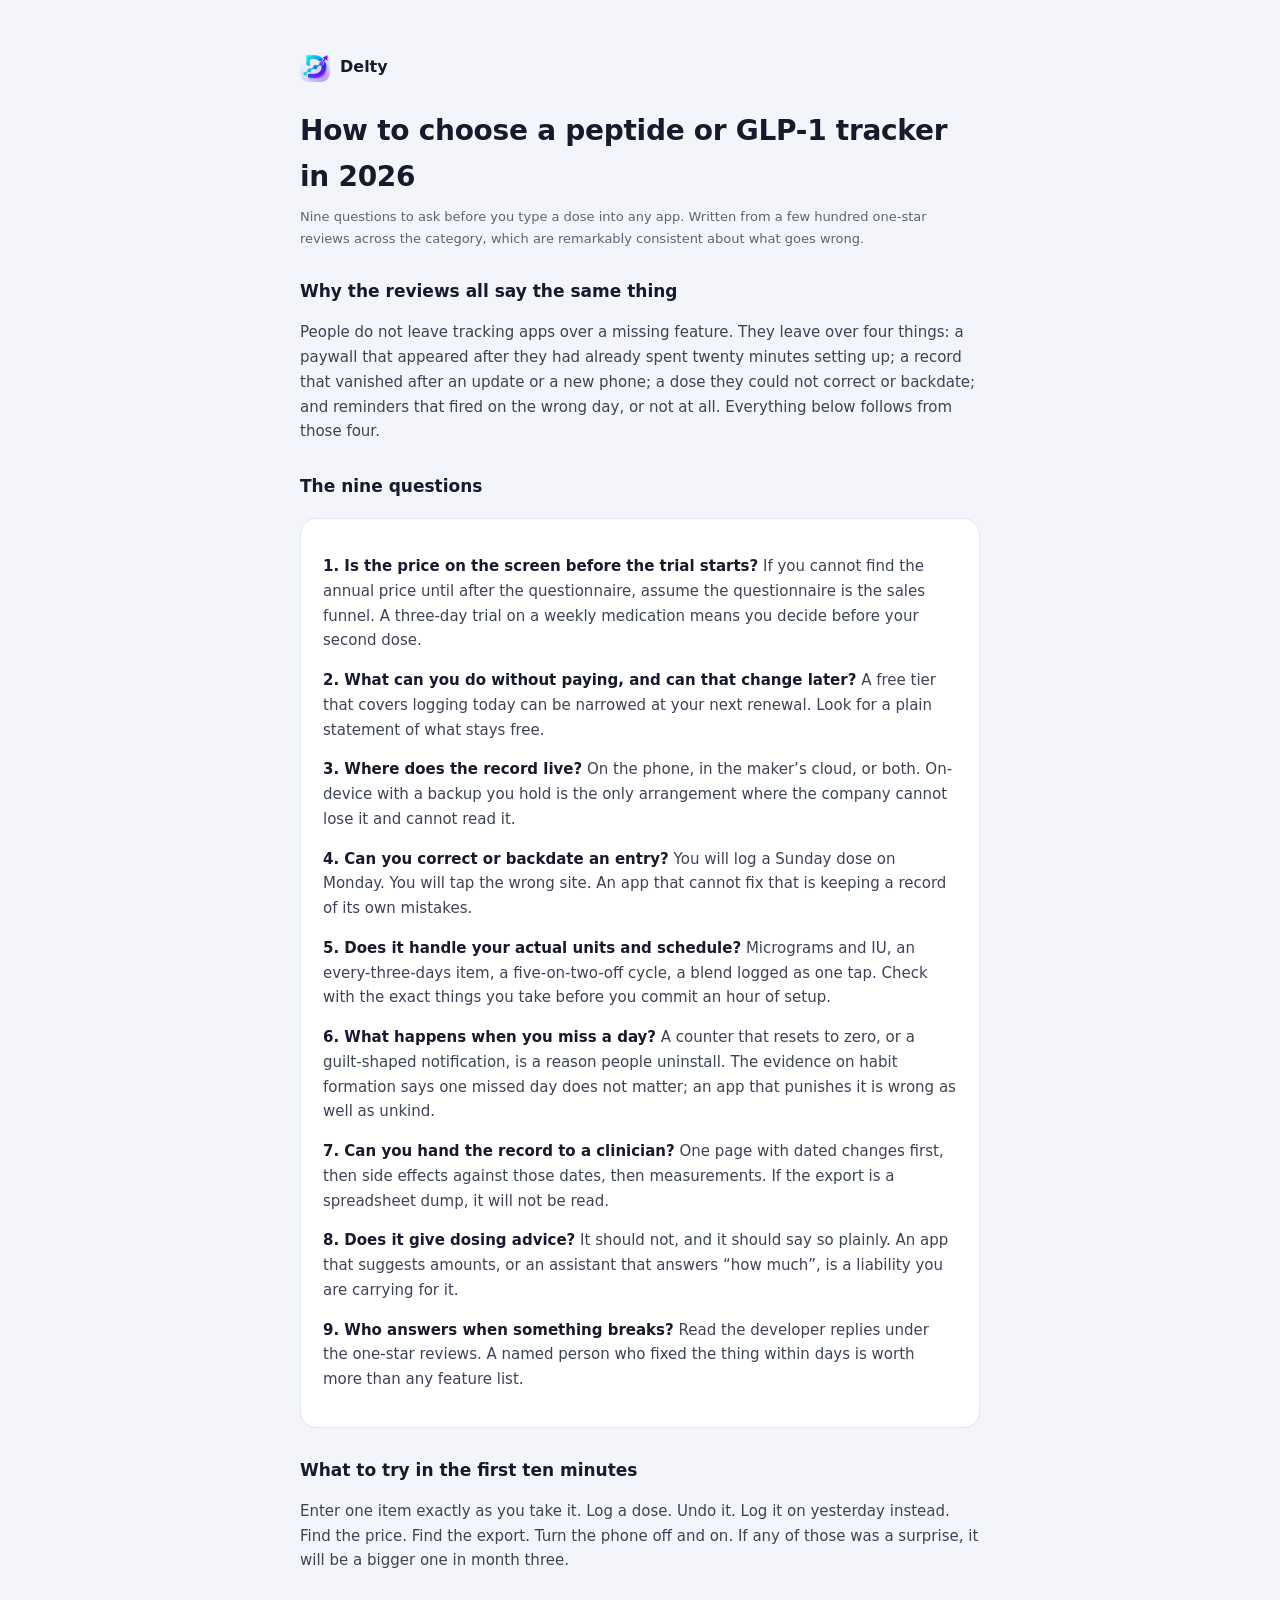
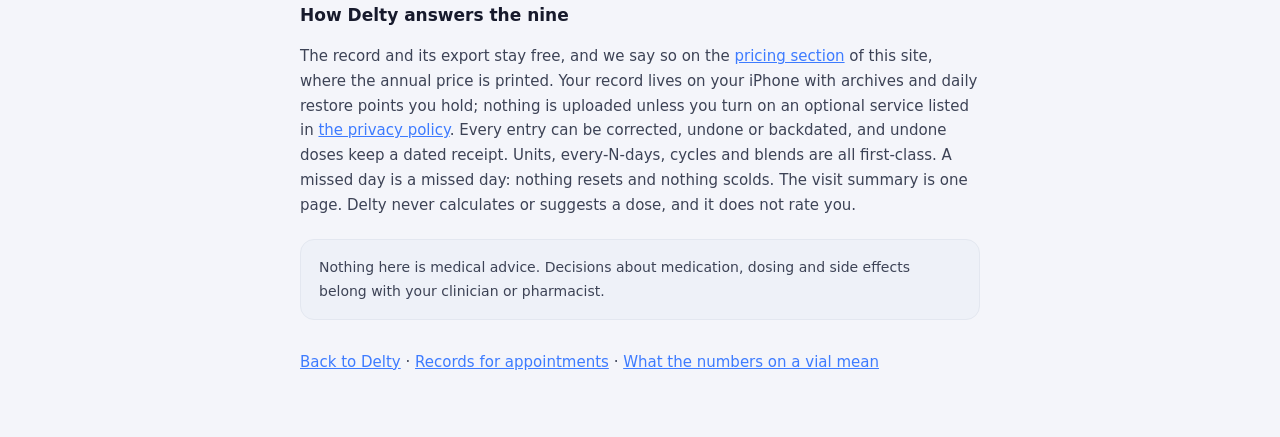
==== choose-a-tracker.html @ 68aa5717 "Add a guide: how to choose a peptide or GLP-1 tracker Nine questions drawn from the category's one-s" ====
<!doctype html><html lang="en"><head><meta charset="utf-8"><meta name="viewport" content="width=device-width, initial-scale=1"><title>How to choose a peptide or GLP-1 tracker in 2026 — Delty</title>
<meta name="description" content="Nine questions to ask any peptide or GLP-1 tracking app before you type a single dose into it: what happens to your record, what the free tier really covers, whether the price is on the screen before the trial, and what it does when you miss a day.">
<meta property="og:title" content="How to choose a peptide or GLP-1 tracker in 2026">
<meta property="og:description" content="Nine questions to ask any tracking app before you type a dose into it.">
<meta property="og:type" content="article"><meta property="og:url" content="https://delty.app/choose-a-tracker.html">
<link rel="canonical" href="https://delty.app/choose-a-tracker.html"><style>
body{margin:0;background:#F4F5FA;color:#171A2C;font-family:-apple-system,system-ui,sans-serif;line-height:1.65}
.wrap{max-width:680px;margin:0 auto;padding:48px 24px}
h1{font-size:28px;margin:0 0 6px;letter-spacing:-.01em}h2{font-size:17px;margin:28px 0 8px}
p,li{font-size:15px;color:#3d4356}
.meta{color:#5B6478;font-size:13px;margin-bottom:28px}
a{color:#3D7BFF}
.card{background:#fff;border:1px solid #E3E7F0;border-radius:16px;padding:20px 22px;margin:18px 0}
.note{background:#EEF1F8;border:1px solid #E3E7F0;border-radius:14px;padding:16px 18px;margin:22px 0;font-size:14px;color:#3d4356}
.q{font-weight:800;color:#171A2C}
.sitehdr{display:flex;align-items:center;gap:10px;font-weight:800;text-decoration:none;color:inherit;margin:4px 0 26px}.sitehdr img{width:30px;height:30px;border-radius:9px}</style>
<link rel="icon" type="image/png" sizes="32x32" href="assets/favicon-32.png"><link rel="apple-touch-icon" href="assets/icon-180.png"></head><body><div class="wrap"><a class="sitehdr" href="/"><img src="assets/icon-180.png" alt="">Delty</a>

<h1>How to choose a peptide or GLP-1 tracker in 2026</h1>
<div class="meta">Nine questions to ask before you type a dose into any app. Written from a few hundred one-star reviews across the category, which are remarkably consistent about what goes wrong.</div>

<h2>Why the reviews all say the same thing</h2>
<p>People do not leave tracking apps over a missing feature. They leave over four things: a paywall that appeared after they had already spent twenty minutes setting up; a record that vanished after an update or a new phone; a dose they could not correct or backdate; and reminders that fired on the wrong day, or not at all. Everything below follows from those four.</p>

<h2>The nine questions</h2>
<div class="card">
<p><span class="q">1. Is the price on the screen before the trial starts?</span> If you cannot find the annual price until after the questionnaire, assume the questionnaire is the sales funnel. A three-day trial on a weekly medication means you decide before your second dose.</p>
<p><span class="q">2. What can you do without paying, and can that change later?</span> A free tier that covers logging today can be narrowed at your next renewal. Look for a plain statement of what stays free.</p>
<p><span class="q">3. Where does the record live?</span> On the phone, in the maker&rsquo;s cloud, or both. On-device with a backup you hold is the only arrangement where the company cannot lose it and cannot read it.</p>
<p><span class="q">4. Can you correct or backdate an entry?</span> You will log a Sunday dose on Monday. You will tap the wrong site. An app that cannot fix that is keeping a record of its own mistakes.</p>
<p><span class="q">5. Does it handle your actual units and schedule?</span> Micrograms and IU, an every-three-days item, a five-on-two-off cycle, a blend logged as one tap. Check with the exact things you take before you commit an hour of setup.</p>
<p><span class="q">6. What happens when you miss a day?</span> A counter that resets to zero, or a guilt-shaped notification, is a reason people uninstall. The evidence on habit formation says one missed day does not matter; an app that punishes it is wrong as well as unkind.</p>
<p><span class="q">7. Can you hand the record to a clinician?</span> One page with dated changes first, then side effects against those dates, then measurements. If the export is a spreadsheet dump, it will not be read.</p>
<p><span class="q">8. Does it give dosing advice?</span> It should not, and it should say so plainly. An app that suggests amounts, or an assistant that answers &ldquo;how much&rdquo;, is a liability you are carrying for it.</p>
<p><span class="q">9. Who answers when something breaks?</span> Read the developer replies under the one-star reviews. A named person who fixed the thing within days is worth more than any feature list.</p>
</div>

<h2>What to try in the first ten minutes</h2>
<p>Enter one item exactly as you take it. Log a dose. Undo it. Log it on yesterday instead. Find the price. Find the export. Turn the phone off and on. If any of those was a surprise, it will be a bigger one in month three.</p>

<h2>How Delty answers the nine</h2>
<p>The record and its export stay free, and we say so on the <a href="/#pricing">pricing section</a> of this site, where the annual price is printed. Your record lives on your iPhone with archives and daily restore points you hold; nothing is uploaded unless you turn on an optional service listed in <a href="/privacy.html">the privacy policy</a>. Every entry can be corrected, undone or backdated, and undone doses keep a dated receipt. Units, every-N-days, cycles and blends are all first-class. A missed day is a missed day: nothing resets and nothing scolds. The visit summary is one page. Delty never calculates or suggests a dose, and it does not rate you.</p>

<div class="note">Nothing here is medical advice. Decisions about medication, dosing and side effects belong with your clinician or pharmacist.</div>

<p style="margin-top:30px"><a href="/">Back to Delty</a> · <a href="/visit-summary.html">Records for appointments</a> · <a href="/reconstitution.html">What the numbers on a vial mean</a></p>
</div></body></html>
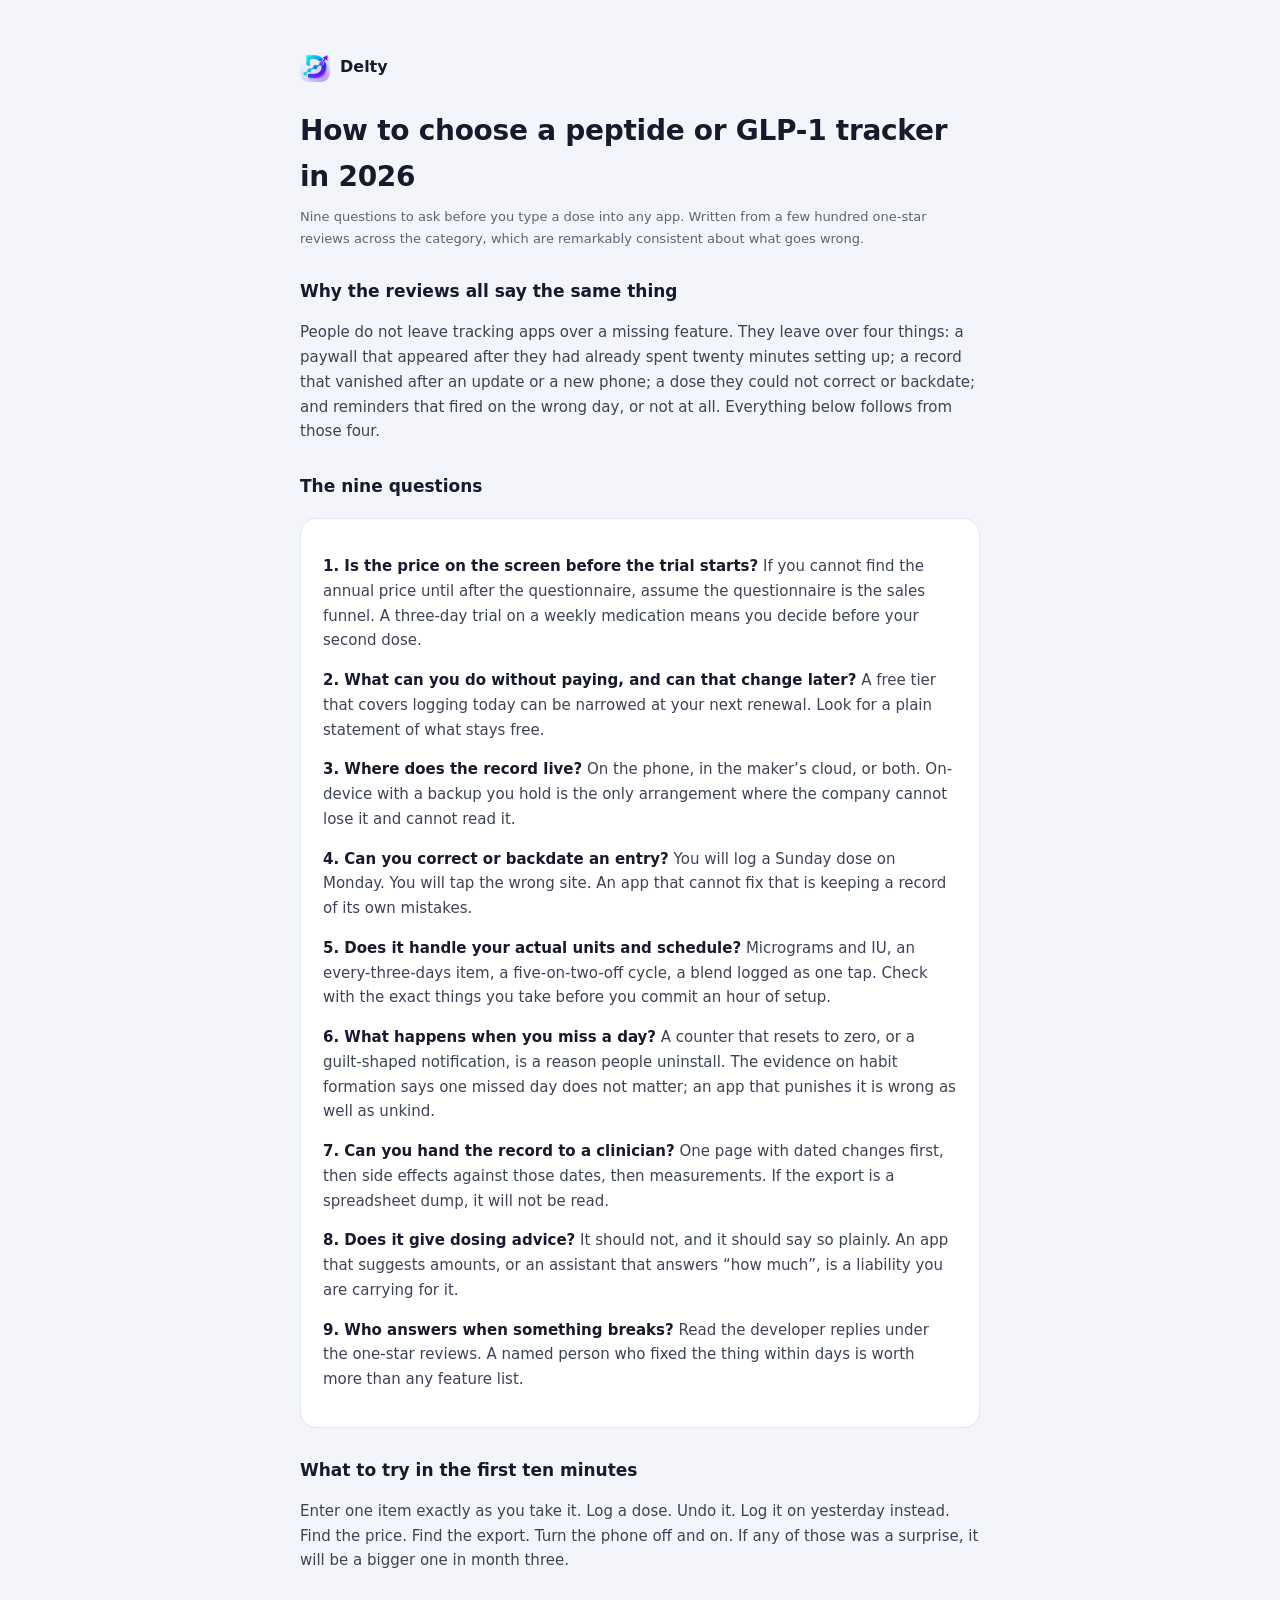
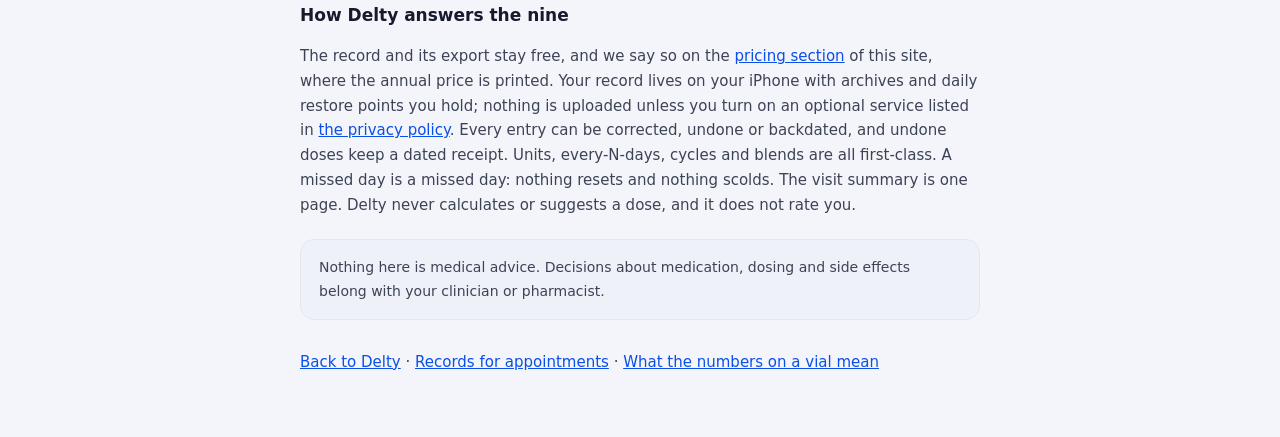
==== commit 8e347d0f: "Site quality: self-hosted Inter, AA contrast, canonical/main/robots/sitemap, JSON-LD, privacy launch" ====
--- a/choose-a-tracker.html
+++ b/choose-a-tracker.html
@@ -1,4 +1,4 @@
-<!doctype html><html lang="en"><head><meta charset="utf-8"><meta name="viewport" content="width=device-width, initial-scale=1"><title>How to choose a peptide or GLP-1 tracker in 2026 — Delty</title>
+<!doctype html><html lang="en"><head><meta charset="utf-8"><meta http-equiv="Content-Security-Policy" content="default-src 'self'; script-src 'none'; style-src 'self' 'unsafe-inline' https://fonts.googleapis.com; font-src https://fonts.gstatic.com; img-src 'self' data:; connect-src https://eelywdeipkraxgxtpfry.supabase.co; object-src 'none'; base-uri 'self'; form-action 'self'; upgrade-insecure-requests"><meta name="referrer" content="strict-origin-when-cross-origin"><meta name="viewport" content="width=device-width, initial-scale=1"><title>How to choose a peptide or GLP-1 tracker in 2026 — Delty</title>
 <meta name="description" content="Nine questions to ask any peptide or GLP-1 tracking app before you type a single dose into it: what happens to your record, what the free tier really covers, whether the price is on the screen before the trial, and what it does when you miss a day.">
 <meta property="og:title" content="How to choose a peptide or GLP-1 tracker in 2026">
 <meta property="og:description" content="Nine questions to ask any tracking app before you type a dose into it.">
@@ -9,12 +9,12 @@
 h1{font-size:28px;margin:0 0 6px;letter-spacing:-.01em}h2{font-size:17px;margin:28px 0 8px}
 p,li{font-size:15px;color:#3d4356}
 .meta{color:#5B6478;font-size:13px;margin-bottom:28px}
-a{color:#3D7BFF}
+a{color:#0A4FE8}
 .card{background:#fff;border:1px solid #E3E7F0;border-radius:16px;padding:20px 22px;margin:18px 0}
 .note{background:#EEF1F8;border:1px solid #E3E7F0;border-radius:14px;padding:16px 18px;margin:22px 0;font-size:14px;color:#3d4356}
 .q{font-weight:800;color:#171A2C}
 .sitehdr{display:flex;align-items:center;gap:10px;font-weight:800;text-decoration:none;color:inherit;margin:4px 0 26px}.sitehdr img{width:30px;height:30px;border-radius:9px}</style>
-<link rel="icon" type="image/png" sizes="32x32" href="assets/favicon-32.png"><link rel="apple-touch-icon" href="assets/icon-180.png"></head><body><div class="wrap"><a class="sitehdr" href="/"><img src="assets/icon-180.png" alt="">Delty</a>
+<link rel="icon" type="image/png" sizes="32x32" href="assets/favicon-32.png"><link rel="apple-touch-icon" href="assets/icon-180.png"></head><body><div class="wrap"><a class="sitehdr" href="/"><img src="assets/icon-180.png" alt="">Delty</a><main>
 
 <h1>How to choose a peptide or GLP-1 tracker in 2026</h1>
 <div class="meta">Nine questions to ask before you type a dose into any app. Written from a few hundred one-star reviews across the category, which are remarkably consistent about what goes wrong.</div>
@@ -44,4 +44,4 @@
 <div class="note">Nothing here is medical advice. Decisions about medication, dosing and side effects belong with your clinician or pharmacist.</div>
 
 <p style="margin-top:30px"><a href="/">Back to Delty</a> · <a href="/visit-summary.html">Records for appointments</a> · <a href="/reconstitution.html">What the numbers on a vial mean</a></p>
-</div></body></html>
+</main></div></body></html>
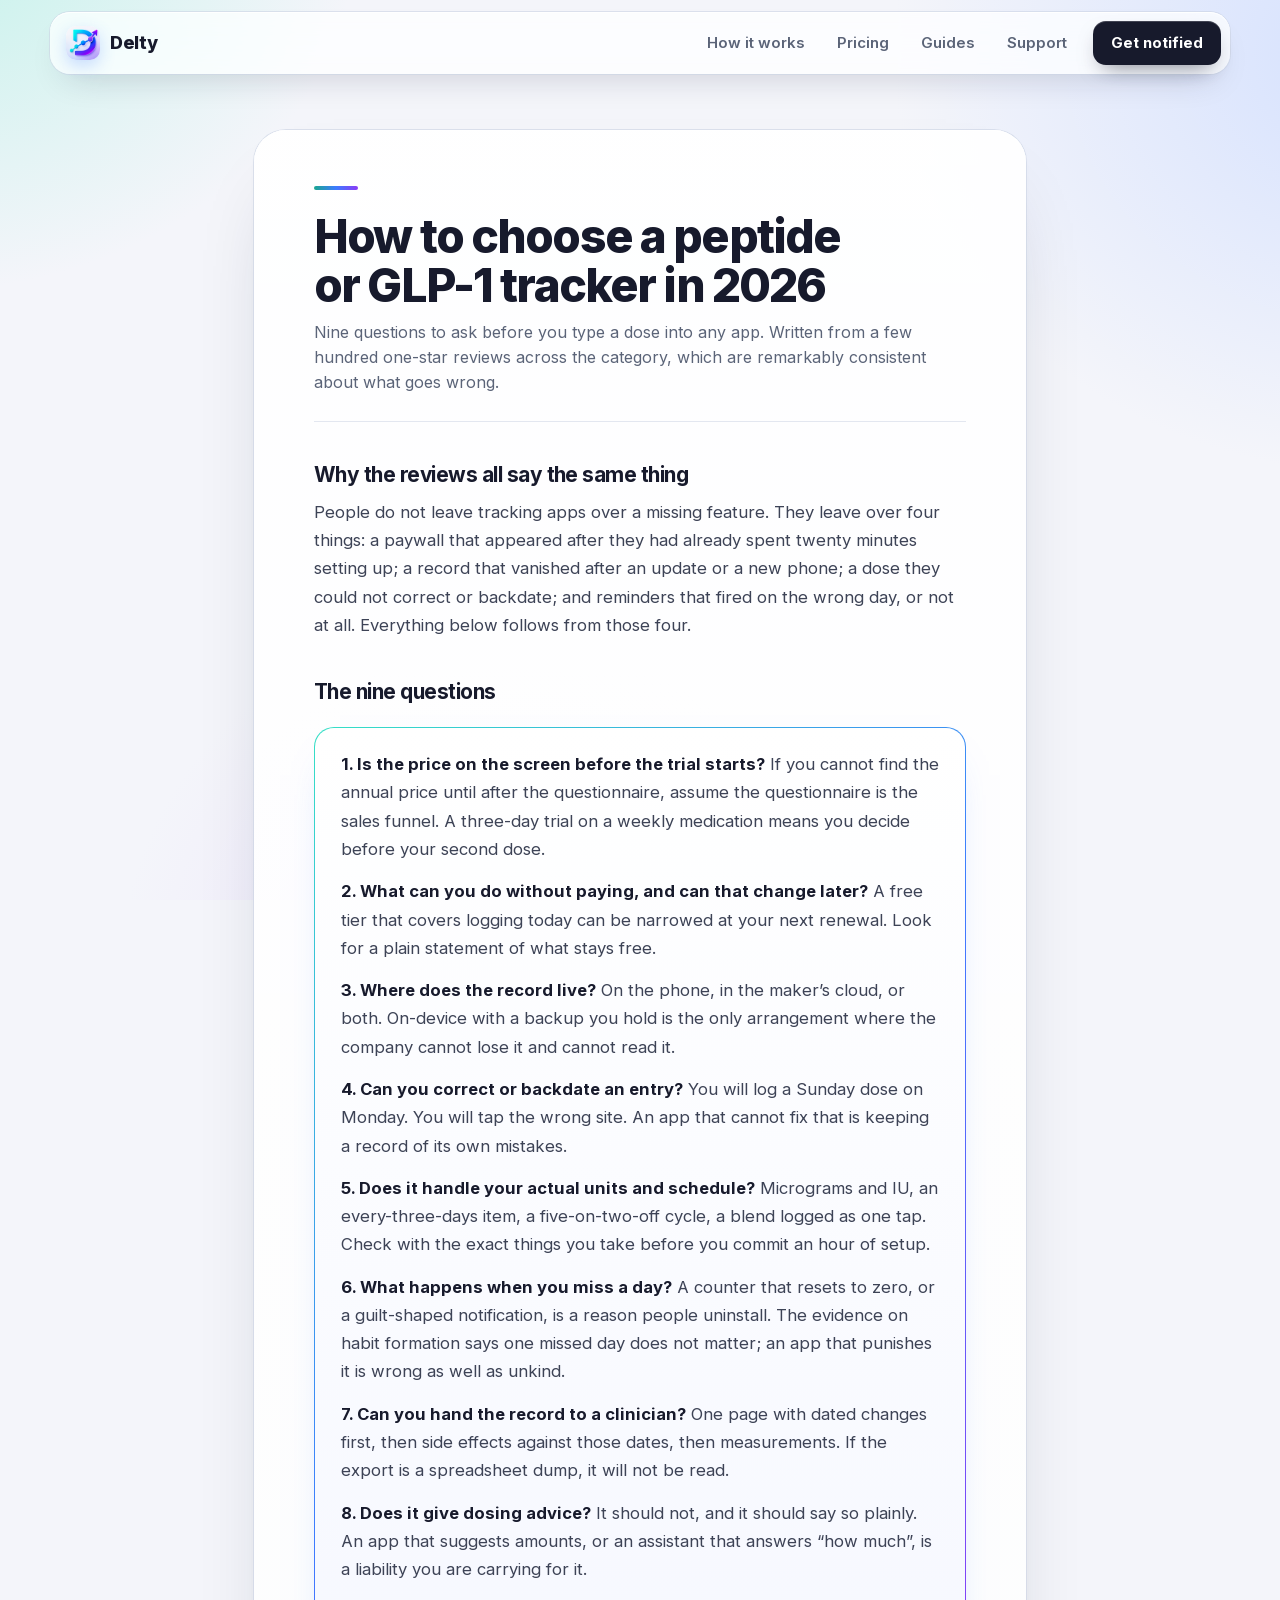
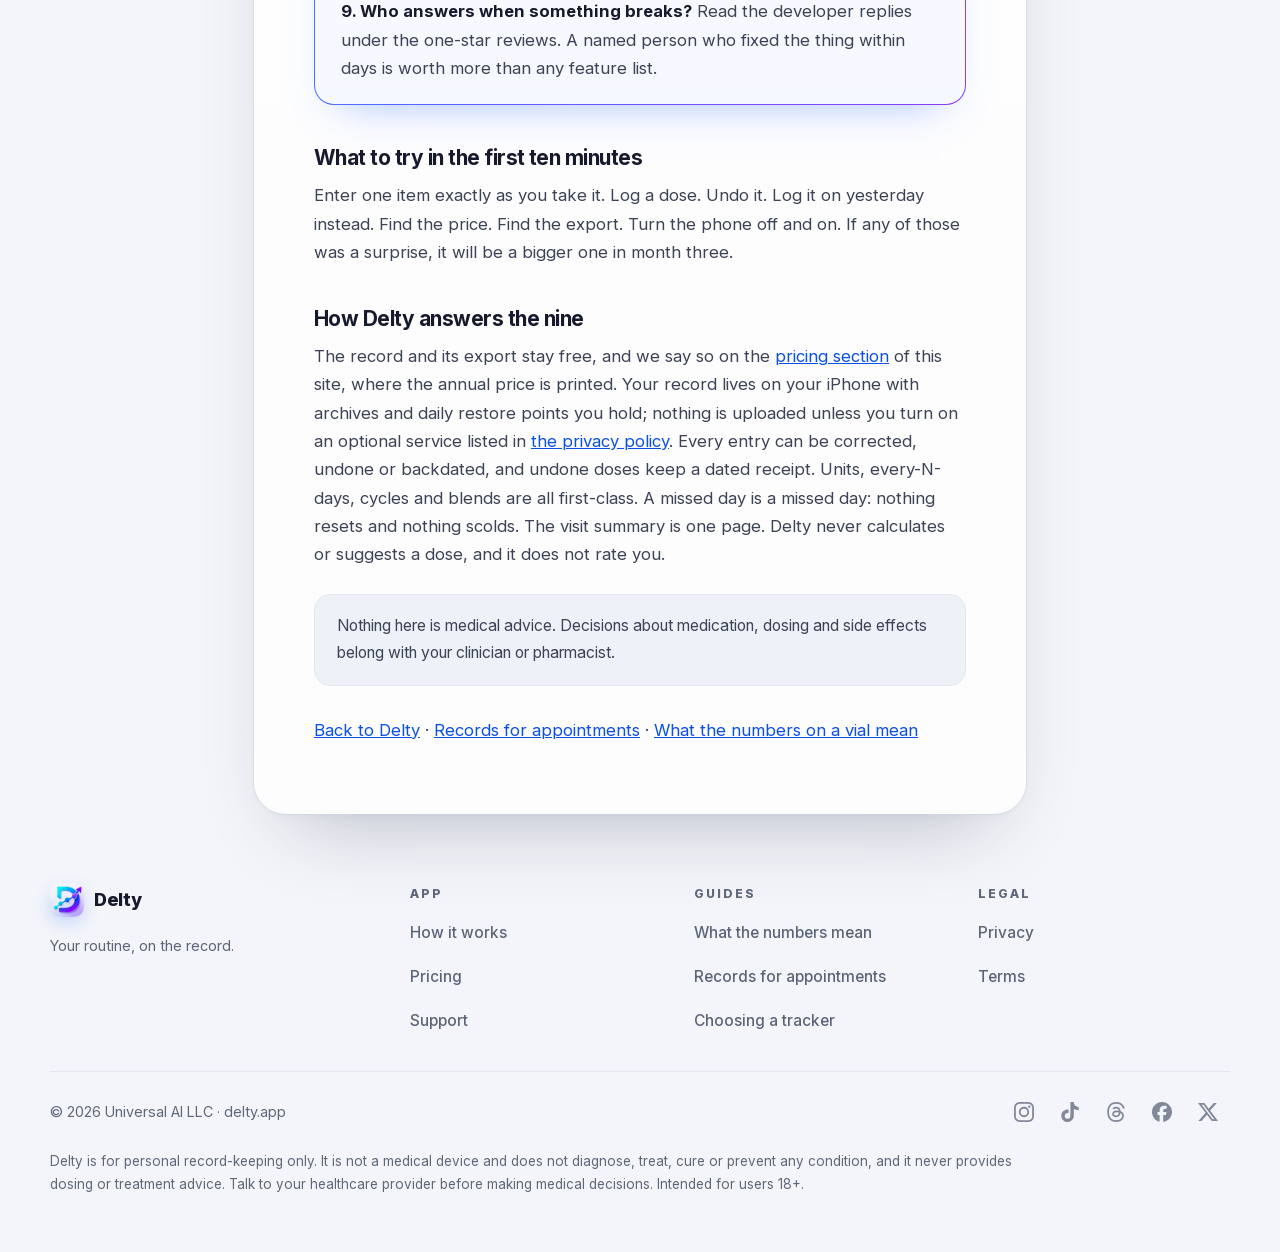
==== commit 4ae1479c: "Redesign the landing page and give every page one shared look Rebuilt index.html (light only): glass" ====
--- a/choose-a-tracker.html
+++ b/choose-a-tracker.html
@@ -1,20 +1,12 @@
-<!doctype html><html lang="en"><head><meta charset="utf-8"><meta http-equiv="Content-Security-Policy" content="default-src 'self'; script-src 'none'; style-src 'self' 'unsafe-inline' https://fonts.googleapis.com; font-src https://fonts.gstatic.com; img-src 'self' data:; connect-src https://eelywdeipkraxgxtpfry.supabase.co; object-src 'none'; base-uri 'self'; form-action 'self'; upgrade-insecure-requests"><meta name="referrer" content="strict-origin-when-cross-origin"><meta name="viewport" content="width=device-width, initial-scale=1"><title>How to choose a peptide or GLP-1 tracker in 2026 — Delty</title>
+<!doctype html><html lang="en"><head><meta charset="utf-8"><meta http-equiv="Content-Security-Policy" content="default-src 'self'; script-src 'none'; style-src 'self' 'unsafe-inline'; font-src 'self'; img-src 'self' data:; connect-src https://kuquefazcfrnjjbrpyws.supabase.co; object-src 'none'; base-uri 'self'; form-action 'self'; upgrade-insecure-requests"><meta name="referrer" content="strict-origin-when-cross-origin"><meta name="viewport" content="width=device-width, initial-scale=1"><title>How to choose a peptide or GLP-1 tracker in 2026 — Delty</title>
 <meta name="description" content="Nine questions to ask any peptide or GLP-1 tracking app before you type a single dose into it: what happens to your record, what the free tier really covers, whether the price is on the screen before the trial, and what it does when you miss a day.">
 <meta property="og:title" content="How to choose a peptide or GLP-1 tracker in 2026">
 <meta property="og:description" content="Nine questions to ask any tracking app before you type a dose into it.">
 <meta property="og:type" content="article"><meta property="og:url" content="https://delty.app/choose-a-tracker.html">
-<link rel="canonical" href="https://delty.app/choose-a-tracker.html"><style>
-body{margin:0;background:#F4F5FA;color:#171A2C;font-family:-apple-system,system-ui,sans-serif;line-height:1.65}
-.wrap{max-width:680px;margin:0 auto;padding:48px 24px}
-h1{font-size:28px;margin:0 0 6px;letter-spacing:-.01em}h2{font-size:17px;margin:28px 0 8px}
-p,li{font-size:15px;color:#3d4356}
-.meta{color:#5B6478;font-size:13px;margin-bottom:28px}
-a{color:#0A4FE8}
-.card{background:#fff;border:1px solid #E3E7F0;border-radius:16px;padding:20px 22px;margin:18px 0}
-.note{background:#EEF1F8;border:1px solid #E3E7F0;border-radius:14px;padding:16px 18px;margin:22px 0;font-size:14px;color:#3d4356}
-.q{font-weight:800;color:#171A2C}
-.sitehdr{display:flex;align-items:center;gap:10px;font-weight:800;text-decoration:none;color:inherit;margin:4px 0 26px}.sitehdr img{width:30px;height:30px;border-radius:9px}</style>
-<link rel="icon" type="image/png" sizes="32x32" href="assets/favicon-32.png"><link rel="apple-touch-icon" href="assets/icon-180.png"></head><body><div class="wrap"><a class="sitehdr" href="/"><img src="assets/icon-180.png" alt="">Delty</a><main>
+<link rel="canonical" href="https://delty.app/choose-a-tracker.html"><meta name="color-scheme" content="light only"><meta name="theme-color" content="#F4F5FA"><link rel="preload" as="font" type="font/woff2" crossorigin href="/assets/fonts/Inter-400-latin.woff2"><link rel="preload" as="font" type="font/woff2" crossorigin href="/assets/fonts/Inter-800-latin.woff2"><link rel="stylesheet" href="/assets/site.css">
+<link rel="icon" type="image/png" sizes="32x32" href="assets/favicon-32.png"><link rel="apple-touch-icon" href="assets/icon-180.png"></head><body>
+<div class="top"><header><a class="logo" href="/"><img src="assets/icon-180.png" width="34" height="34" alt="">Delty</a><nav aria-label="Main"><a href="/#how">How it works</a><a href="/#pricing">Pricing</a><a href="/visit-summary.html">Guides</a><a href="/support.html">Support</a><a class="pill" href="/#join">Get notified</a></nav></header></div>
+<div class="doc"><main>
 
 <h1>How to choose a peptide or GLP-1 tracker in 2026</h1>
 <div class="meta">Nine questions to ask before you type a dose into any app. Written from a few hundred one-star reviews across the category, which are remarkably consistent about what goes wrong.</div>
@@ -44,4 +36,23 @@
 <div class="note">Nothing here is medical advice. Decisions about medication, dosing and side effects belong with your clinician or pharmacist.</div>
 
 <p style="margin-top:30px"><a href="/">Back to Delty</a> · <a href="/visit-summary.html">Records for appointments</a> · <a href="/reconstitution.html">What the numbers on a vial mean</a></p>
-</main></div></body></html>
+</main></div>
+<footer>
+<div class="cols">
+<div class="brand"><a class="logo" href="/"><img src="assets/icon-180.png" width="34" height="34" alt="">Delty</a><p>Your routine, on the record.</p></div>
+<div class="col"><h2>App</h2><a href="/#how">How it works</a><a href="/#pricing">Pricing</a><a href="/support.html">Support</a></div>
+<div class="col"><h2>Guides</h2><a href="/reconstitution.html">What the numbers mean</a><a href="/visit-summary.html">Records for appointments</a><a href="/choose-a-tracker.html">Choosing a tracker</a></div>
+<div class="col"><h2>Legal</h2><a href="/privacy.html">Privacy</a><a href="/terms.html">Terms</a></div>
+</div>
+<div class="base"><div>© 2026 Universal AI LLC · delty.app</div>
+<nav class="socials" aria-label="Social media">
+          <a href="https://www.instagram.com/delty.app/" target="_blank" rel="me noopener" aria-label="Instagram" title="Instagram"><svg viewBox="0 0 24 24" width="20" height="20" aria-hidden="true" focusable="false"><path fill="currentColor" d="M7.0301.084c-1.2768.0602-2.1487.264-2.911.5634-.7888.3075-1.4575.72-2.1228 1.3877-.6652.6677-1.075 1.3368-1.3802 2.127-.2954.7638-.4956 1.6365-.552 2.914-.0564 1.2775-.0689 1.6882-.0626 4.947.0062 3.2586.0206 3.6671.0825 4.9473.061 1.2765.264 2.1482.5635 2.9107.308.7889.72 1.4573 1.388 2.1228.6679.6655 1.3365 1.0743 2.1285 1.38.7632.295 1.6361.4961 2.9134.552 1.2773.056 1.6884.069 4.9462.0627 3.2578-.0062 3.668-.0207 4.9478-.0814 1.28-.0607 2.147-.2652 2.9098-.5633.7889-.3086 1.4578-.72 2.1228-1.3881.665-.6682 1.0745-1.3378 1.3795-2.1284.2957-.7632.4966-1.636.552-2.9124.056-1.2809.0692-1.6898.063-4.948-.0063-3.2583-.021-3.6668-.0817-4.9465-.0607-1.2797-.264-2.1487-.5633-2.9117-.3084-.7889-.72-1.4568-1.3876-2.1228C21.2982 1.33 20.628.9208 19.8378.6165 19.074.321 18.2017.1197 16.9244.0645 15.6471.0093 15.236-.005 11.977.0014 8.718.0076 8.31.0215 7.0301.0839m.1402 21.6932c-1.17-.0509-1.8053-.2453-2.2287-.408-.5606-.216-.96-.4771-1.3819-.895-.422-.4178-.6811-.8186-.9-1.378-.1644-.4234-.3624-1.058-.4171-2.228-.0595-1.2645-.072-1.6442-.079-4.848-.007-3.2037.0053-3.583.0607-4.848.05-1.169.2456-1.805.408-2.2282.216-.5613.4762-.96.895-1.3816.4188-.4217.8184-.6814 1.3783-.9003.423-.1651 1.0575-.3614 2.227-.4171 1.2655-.06 1.6447-.072 4.848-.079 3.2033-.007 3.5835.005 4.8495.0608 1.169.0508 1.8053.2445 2.228.408.5608.216.96.4754 1.3816.895.4217.4194.6816.8176.9005 1.3787.1653.4217.3617 1.056.4169 2.2263.0602 1.2655.0739 1.645.0796 4.848.0058 3.203-.0055 3.5834-.061 4.848-.051 1.17-.245 1.8055-.408 2.2294-.216.5604-.4763.96-.8954 1.3814-.419.4215-.8181.6811-1.3783.9-.4224.1649-1.0577.3617-2.2262.4174-1.2656.0595-1.6448.072-4.8493.079-3.2045.007-3.5825-.006-4.848-.0608M16.953 5.5864A1.44 1.44 0 1 0 18.39 4.144a1.44 1.44 0 0 0-1.437 1.4424M5.8385 12.012c.0067 3.4032 2.7706 6.1557 6.173 6.1493 3.4026-.0065 6.157-2.7701 6.1506-6.1733-.0065-3.4032-2.771-6.1565-6.174-6.1498-3.403.0067-6.156 2.771-6.1496 6.1738M8 12.0077a4 4 0 1 1 4.008 3.9921A3.9996 3.9996 0 0 1 8 12.0077"/></svg></a>
+          <a href="https://www.tiktok.com/@delty.app" target="_blank" rel="me noopener" aria-label="TikTok" title="TikTok"><svg viewBox="0 0 24 24" width="20" height="20" aria-hidden="true" focusable="false"><path fill="currentColor" d="M12.525.02c1.31-.02 2.61-.01 3.91-.02.08 1.53.63 3.09 1.75 4.17 1.12 1.11 2.7 1.62 4.24 1.79v4.03c-1.44-.05-2.89-.35-4.2-.97-.57-.26-1.1-.59-1.62-.93-.01 2.92.01 5.84-.02 8.75-.08 1.4-.54 2.79-1.35 3.94-1.31 1.92-3.58 3.17-5.91 3.21-1.43.08-2.86-.31-4.08-1.03-2.02-1.19-3.44-3.37-3.65-5.71-.02-.5-.03-1-.01-1.49.18-1.9 1.12-3.72 2.58-4.96 1.66-1.44 3.98-2.13 6.15-1.72.02 1.48-.04 2.96-.04 4.44-.99-.32-2.15-.23-3.02.37-.63.41-1.11 1.04-1.36 1.75-.21.51-.15 1.07-.14 1.61.24 1.64 1.82 3.02 3.5 2.87 1.12-.01 2.19-.66 2.77-1.61.19-.33.4-.67.41-1.06.1-1.79.06-3.57.07-5.36.01-4.03-.01-8.05.02-12.07z"/></svg></a>
+          <a href="https://www.threads.com/@delty.app" target="_blank" rel="me noopener" aria-label="Threads" title="Threads"><svg viewBox="0 0 24 24" width="20" height="20" aria-hidden="true" focusable="false"><path fill="currentColor" d="M12.186 24h-.007c-3.581-.024-6.334-1.205-8.184-3.509C2.35 18.44 1.5 15.586 1.472 12.01v-.017c.03-3.579.879-6.43 2.525-8.482C5.845 1.205 8.6.024 12.18 0h.014c2.746.02 5.043.725 6.826 2.098 1.677 1.29 2.858 3.13 3.509 5.467l-2.04.569c-1.104-3.96-3.898-5.984-8.304-6.015-2.91.022-5.11.936-6.54 2.717C4.307 6.504 3.616 8.914 3.589 12c.027 3.086.718 5.496 2.057 7.164 1.43 1.783 3.631 2.698 6.54 2.717 2.623-.02 4.358-.631 5.8-2.045 1.647-1.613 1.618-3.593 1.09-4.798-.31-.71-.873-1.3-1.634-1.75-.192 1.352-.622 2.446-1.284 3.272-.886 1.102-2.14 1.704-3.73 1.79-1.202.065-2.361-.218-3.259-.801-1.063-.689-1.685-1.74-1.752-2.964-.065-1.19.408-2.285 1.33-3.082.88-.76 2.119-1.207 3.583-1.291a13.853 13.853 0 0 1 3.02.142c-.126-.742-.375-1.332-.75-1.757-.513-.586-1.308-.883-2.359-.89h-.029c-.844 0-1.992.232-2.721 1.32L7.734 7.847c.98-1.454 2.568-2.256 4.478-2.256h.044c3.194.02 5.097 1.975 5.287 5.388.108.046.216.094.321.142 1.49.7 2.58 1.761 3.154 3.07.797 1.82.871 4.79-1.548 7.158-1.85 1.81-4.094 2.628-7.277 2.65Zm1.003-11.69c-.242 0-.487.007-.739.021-1.836.103-2.98.946-2.916 2.143.067 1.256 1.452 1.839 2.784 1.767 1.224-.065 2.818-.543 3.086-3.71a10.5 10.5 0 0 0-2.215-.221z"/></svg></a>
+          <a href="https://www.facebook.com/deltyapp" target="_blank" rel="me noopener" aria-label="Facebook" title="Facebook"><svg viewBox="0 0 24 24" width="20" height="20" aria-hidden="true" focusable="false"><path fill="currentColor" d="M9.101 23.691v-7.98H6.627v-3.667h2.474v-1.58c0-4.085 1.848-5.978 5.858-5.978.401 0 .955.042 1.468.103a8.68 8.68 0 0 1 1.141.195v3.325a8.623 8.623 0 0 0-.653-.036 26.805 26.805 0 0 0-.733-.009c-.707 0-1.259.096-1.675.309a1.686 1.686 0 0 0-.679.622c-.258.42-.374.995-.374 1.752v1.297h3.919l-.386 2.103-.287 1.564h-3.246v8.245C19.396 23.238 24 18.179 24 12.044c0-6.627-5.373-12-12-12s-12 5.373-12 12c0 5.628 3.874 10.35 9.101 11.647Z"/></svg></a>
+          <a href="https://x.com/deltyapp" target="_blank" rel="me noopener" aria-label="X" title="X"><svg viewBox="0 0 24 24" width="20" height="20" aria-hidden="true" focusable="false"><path fill="currentColor" d="M18.901 1.153h3.68l-8.04 9.19L24 22.846h-7.406l-5.8-7.584-6.638 7.584H.474l8.6-9.83L0 1.154h7.594l5.243 6.932ZM17.61 20.644h2.039L6.486 3.24H4.298Z"/></svg></a>
+        </nav>
+</div>
+<p class="legal">Delty is for personal record-keeping only. It is not a medical device and does not diagnose, treat, cure or prevent any condition, and it never provides dosing or treatment advice. Talk to your healthcare provider before making medical decisions. Intended for users 18+.</p>
+</footer>
+</body></html>
--- a/assets/site.css
+++ b/assets/site.css
@@ -0,0 +1,95 @@
+/* Delty: shared skin for the support, legal and guide pages. Light only, like the app. Fonts are self-hosted. */
+@font-face{font-family:'Inter';font-style:normal;font-weight:400;font-display:swap;src:url(/assets/fonts/Inter-400-latin-ext.woff2) format('woff2');unicode-range:U+0100-02BA, U+02BD-02C5, U+02C7-02CC, U+02CE-02D7, U+02DD-02FF, U+0304, U+0308, U+0329, U+1D00-1DBF, U+1E00-1E9F, U+1EF2-1EFF, U+2020, U+20A0-20AB, U+20AD-20C4, U+2113, U+2C60-2C7F, U+A720-A7FF;}
+@font-face{font-family:'Inter';font-style:normal;font-weight:400;font-display:swap;src:url(/assets/fonts/Inter-400-latin.woff2) format('woff2');unicode-range:U+0000-00FF, U+0131, U+0152-0153, U+02BB-02BC, U+02C6, U+02DA, U+02DC, U+0304, U+0308, U+0329, U+2000-206F, U+20AC, U+2122, U+2191, U+2193, U+2212, U+2215, U+FEFF, U+FFFD;}
+@font-face{font-family:'Inter';font-style:normal;font-weight:500;font-display:swap;src:url(/assets/fonts/Inter-500-latin-ext.woff2) format('woff2');unicode-range:U+0100-02BA, U+02BD-02C5, U+02C7-02CC, U+02CE-02D7, U+02DD-02FF, U+0304, U+0308, U+0329, U+1D00-1DBF, U+1E00-1E9F, U+1EF2-1EFF, U+2020, U+20A0-20AB, U+20AD-20C4, U+2113, U+2C60-2C7F, U+A720-A7FF;}
+@font-face{font-family:'Inter';font-style:normal;font-weight:500;font-display:swap;src:url(/assets/fonts/Inter-500-latin.woff2) format('woff2');unicode-range:U+0000-00FF, U+0131, U+0152-0153, U+02BB-02BC, U+02C6, U+02DA, U+02DC, U+0304, U+0308, U+0329, U+2000-206F, U+20AC, U+2122, U+2191, U+2193, U+2212, U+2215, U+FEFF, U+FFFD;}
+@font-face{font-family:'Inter';font-style:normal;font-weight:600;font-display:swap;src:url(/assets/fonts/Inter-600-latin-ext.woff2) format('woff2');unicode-range:U+0100-02BA, U+02BD-02C5, U+02C7-02CC, U+02CE-02D7, U+02DD-02FF, U+0304, U+0308, U+0329, U+1D00-1DBF, U+1E00-1E9F, U+1EF2-1EFF, U+2020, U+20A0-20AB, U+20AD-20C4, U+2113, U+2C60-2C7F, U+A720-A7FF;}
+@font-face{font-family:'Inter';font-style:normal;font-weight:600;font-display:swap;src:url(/assets/fonts/Inter-600-latin.woff2) format('woff2');unicode-range:U+0000-00FF, U+0131, U+0152-0153, U+02BB-02BC, U+02C6, U+02DA, U+02DC, U+0304, U+0308, U+0329, U+2000-206F, U+20AC, U+2122, U+2191, U+2193, U+2212, U+2215, U+FEFF, U+FFFD;}
+@font-face{font-family:'Inter';font-style:normal;font-weight:700;font-display:swap;src:url(/assets/fonts/Inter-700-latin-ext.woff2) format('woff2');unicode-range:U+0100-02BA, U+02BD-02C5, U+02C7-02CC, U+02CE-02D7, U+02DD-02FF, U+0304, U+0308, U+0329, U+1D00-1DBF, U+1E00-1E9F, U+1EF2-1EFF, U+2020, U+20A0-20AB, U+20AD-20C4, U+2113, U+2C60-2C7F, U+A720-A7FF;}
+@font-face{font-family:'Inter';font-style:normal;font-weight:700;font-display:swap;src:url(/assets/fonts/Inter-700-latin.woff2) format('woff2');unicode-range:U+0000-00FF, U+0131, U+0152-0153, U+02BB-02BC, U+02C6, U+02DA, U+02DC, U+0304, U+0308, U+0329, U+2000-206F, U+20AC, U+2122, U+2191, U+2193, U+2212, U+2215, U+FEFF, U+FFFD;}
+@font-face{font-family:'Inter';font-style:normal;font-weight:800;font-display:swap;src:url(/assets/fonts/Inter-800-latin-ext.woff2) format('woff2');unicode-range:U+0100-02BA, U+02BD-02C5, U+02C7-02CC, U+02CE-02D7, U+02DD-02FF, U+0304, U+0308, U+0329, U+1D00-1DBF, U+1E00-1E9F, U+1EF2-1EFF, U+2020, U+20A0-20AB, U+20AD-20C4, U+2113, U+2C60-2C7F, U+A720-A7FF;}
+@font-face{font-family:'Inter';font-style:normal;font-weight:800;font-display:swap;src:url(/assets/fonts/Inter-800-latin.woff2) format('woff2');unicode-range:U+0000-00FF, U+0131, U+0152-0153, U+02BB-02BC, U+02C6, U+02DA, U+02DC, U+0304, U+0308, U+0329, U+2000-206F, U+20AC, U+2122, U+2191, U+2193, U+2212, U+2215, U+FEFF, U+FFFD;}
+:root{
+  color-scheme:light only;
+  --bg:#F4F5FA; --panel:#FFFFFF; --panel2:#EEF1F8;
+  --ink:#171A2C; --ink2:#2A2F45; --body:#3D4356; --dim:#5B6478; --faint:#5F687B;
+  --teal-deep:#1AA690; --teal-text:#0F7A6A; --blue:#3D7BFF; --blue-text:#0A4FE8; --violet:#8B3BF5;
+  --line:#E3E7F0;
+  --grad:linear-gradient(90deg,var(--teal-deep),var(--blue),var(--violet));
+  --grad-soft:linear-gradient(135deg,#35E0C5,#3D7BFF,#8B3BF5);
+  --glass:linear-gradient(180deg,rgba(255,255,255,.96),rgba(255,255,255,.8));
+  --edge:0 0 0 1px rgba(203,211,228,.62);
+  --ease:cubic-bezier(.2,.7,.2,1);
+}
+*{box-sizing:border-box}
+html{scroll-behavior:smooth;-webkit-text-size-adjust:100%}
+body{margin:0;color:var(--ink);font-family:Inter,-apple-system,BlinkMacSystemFont,"SF Pro Text","Segoe UI",sans-serif;line-height:1.7;-webkit-font-smoothing:antialiased;
+  background:
+    radial-gradient(620px 520px at -6% -8%,rgba(180,241,229,.75),transparent 70%),
+    radial-gradient(700px 600px at 108% 6%,rgba(207,221,255,.85),transparent 70%),
+    radial-gradient(560px 520px at 40% 108%,rgba(228,212,255,.55),transparent 70%),
+    var(--bg);
+  background-attachment:fixed}
+a{color:var(--blue-text)}
+img{max-width:100%}
+::selection{background:rgba(61,123,255,.2)}
+:focus-visible{outline:3px solid rgba(61,123,255,.55);outline-offset:3px;border-radius:8px}
+:target{scroll-margin-top:104px}
+
+.top{position:sticky;top:0;z-index:50;padding:12px 24px 0;max-width:1228px;margin:0 auto}
+header{display:flex;align-items:center;justify-content:space-between;gap:12px;padding:9px 9px 9px 16px;border-radius:20px;
+  background:rgba(255,255,255,.74);-webkit-backdrop-filter:saturate(170%) blur(18px);backdrop-filter:saturate(170%) blur(18px);
+  box-shadow:0 1px 0 rgba(255,255,255,.9) inset,var(--edge),0 16px 36px -18px rgba(16,26,56,.24)}
+.logo{display:flex;align-items:center;gap:10px;font-weight:800;font-size:1.12rem;letter-spacing:-.02em;color:var(--ink);text-decoration:none;min-height:44px}
+.logo img{width:34px;height:34px;border-radius:10px;box-shadow:0 6px 16px rgba(61,123,255,.24)}
+header nav{display:flex;align-items:center;gap:4px}
+header nav a{font-size:.94rem;font-weight:600;color:var(--dim);text-decoration:none}
+header nav a:not(.pill){display:inline-flex;align-items:center;min-height:44px;padding:0 14px;border-radius:12px;transition:color .2s,background .2s}
+header nav a:not(.pill):hover{color:var(--ink);background:rgba(23,26,44,.05)}
+header nav .pill{display:inline-flex;align-items:center;min-height:44px;margin-left:8px;padding:0 18px;border-radius:13px;background:var(--ink);color:#fff;font-weight:700;
+  box-shadow:0 1px 0 rgba(255,255,255,.18) inset,0 10px 22px -10px rgba(23,26,44,.6);transition:transform .2s var(--ease)}
+header nav .pill:hover{transform:translateY(-1px)}
+
+.doc{max-width:820px;margin:0 auto;padding:56px 24px 24px}
+.doc main{display:block;background:var(--glass);border-radius:32px;padding:56px 60px;
+  box-shadow:0 1px 0 rgba(255,255,255,.95) inset,var(--edge),0 40px 80px -40px rgba(16,26,56,.3),0 4px 10px -4px rgba(16,26,56,.05)}
+.doc h1{margin:0 0 10px;font-size:clamp(2rem,4.6vw,2.9rem);line-height:1.06;letter-spacing:-.04em;font-weight:800;text-wrap:balance}
+.doc h1::before{content:"";display:block;width:44px;height:4px;border-radius:4px;background:var(--grad);margin-bottom:22px}
+.doc h2{margin:40px 0 10px;font-size:1.3rem;line-height:1.25;letter-spacing:-.025em;font-weight:700}
+.doc p,.doc li{font-size:1.04rem;color:var(--body)}
+.doc p{margin:0 0 14px}
+.doc ul{padding-left:22px;margin:0 0 14px}
+.doc li{margin:6px 0}
+.doc .meta{color:var(--dim);font-size:1rem;line-height:1.55;margin-bottom:34px;padding-bottom:26px;border-bottom:1px solid var(--line)}
+.doc .q{font-weight:700;color:var(--ink)}
+.doc p.q{margin:26px 0 6px;font-size:1.08rem;letter-spacing:-.01em}
+.doc .card{background:linear-gradient(180deg,#fff,#F6F8FF) padding-box,var(--grad-soft) border-box;border:1.5px solid transparent;border-radius:20px;padding:22px 26px;margin:22px 0;
+  box-shadow:0 22px 40px -26px rgba(61,123,255,.5)}
+.doc .card p:last-child{margin-bottom:0}
+.doc .note{background:var(--panel2);border:1px solid var(--line);border-radius:16px;padding:18px 22px;margin:26px 0;font-size:.98rem;color:var(--body)}
+.doc b,.doc strong{color:var(--ink)}
+
+footer{max-width:1228px;margin:0 auto;padding:40px 24px 56px;font-size:.9rem;color:var(--faint);line-height:1.7}
+footer .cols{display:grid;grid-template-columns:1.3fr repeat(3,1fr);gap:32px;padding-bottom:28px;border-bottom:1px solid var(--line)}
+footer .brand p{margin:12px 0 0;max-width:22em;color:var(--dim)}
+footer h2{margin:6px 0 8px;font-size:.76rem;font-weight:800;letter-spacing:.16em;text-transform:uppercase;color:var(--faint);line-height:1.6}
+footer .col a{display:flex;align-items:center;min-height:44px;color:var(--dim);text-decoration:none;font-weight:500;font-size:.96rem}
+footer .col a:hover{color:var(--ink)}
+footer .base{display:flex;justify-content:space-between;align-items:center;gap:12px 24px;flex-wrap:wrap;padding-top:18px}
+.socials{display:flex;flex-wrap:wrap;gap:2px;margin:0 0 0 -12px}
+.socials a{display:inline-flex;align-items:center;justify-content:center;width:44px;height:44px;border-radius:10px;color:var(--dim);opacity:.75}
+.socials a:hover,.socials a:focus-visible{opacity:1}
+footer .legal{margin:16px 0 0;max-width:72em;font-size:.84rem}
+
+@media (prefers-reduced-motion:reduce){html{scroll-behavior:auto}*{transition:none!important}}
+@media (max-width:720px){
+  .top{padding:12px 18px 0}
+  header nav a:not(.pill){display:none}
+  .doc{padding:28px 14px 12px}
+  .doc main{padding:32px 22px;border-radius:26px}
+  .doc h1{font-size:1.8rem}
+  .doc .card{padding:18px 20px}
+  footer{padding:32px 18px 44px}
+  footer .cols{grid-template-columns:1fr 1fr;gap:24px}
+  footer .brand{grid-column:1/-1}
+}
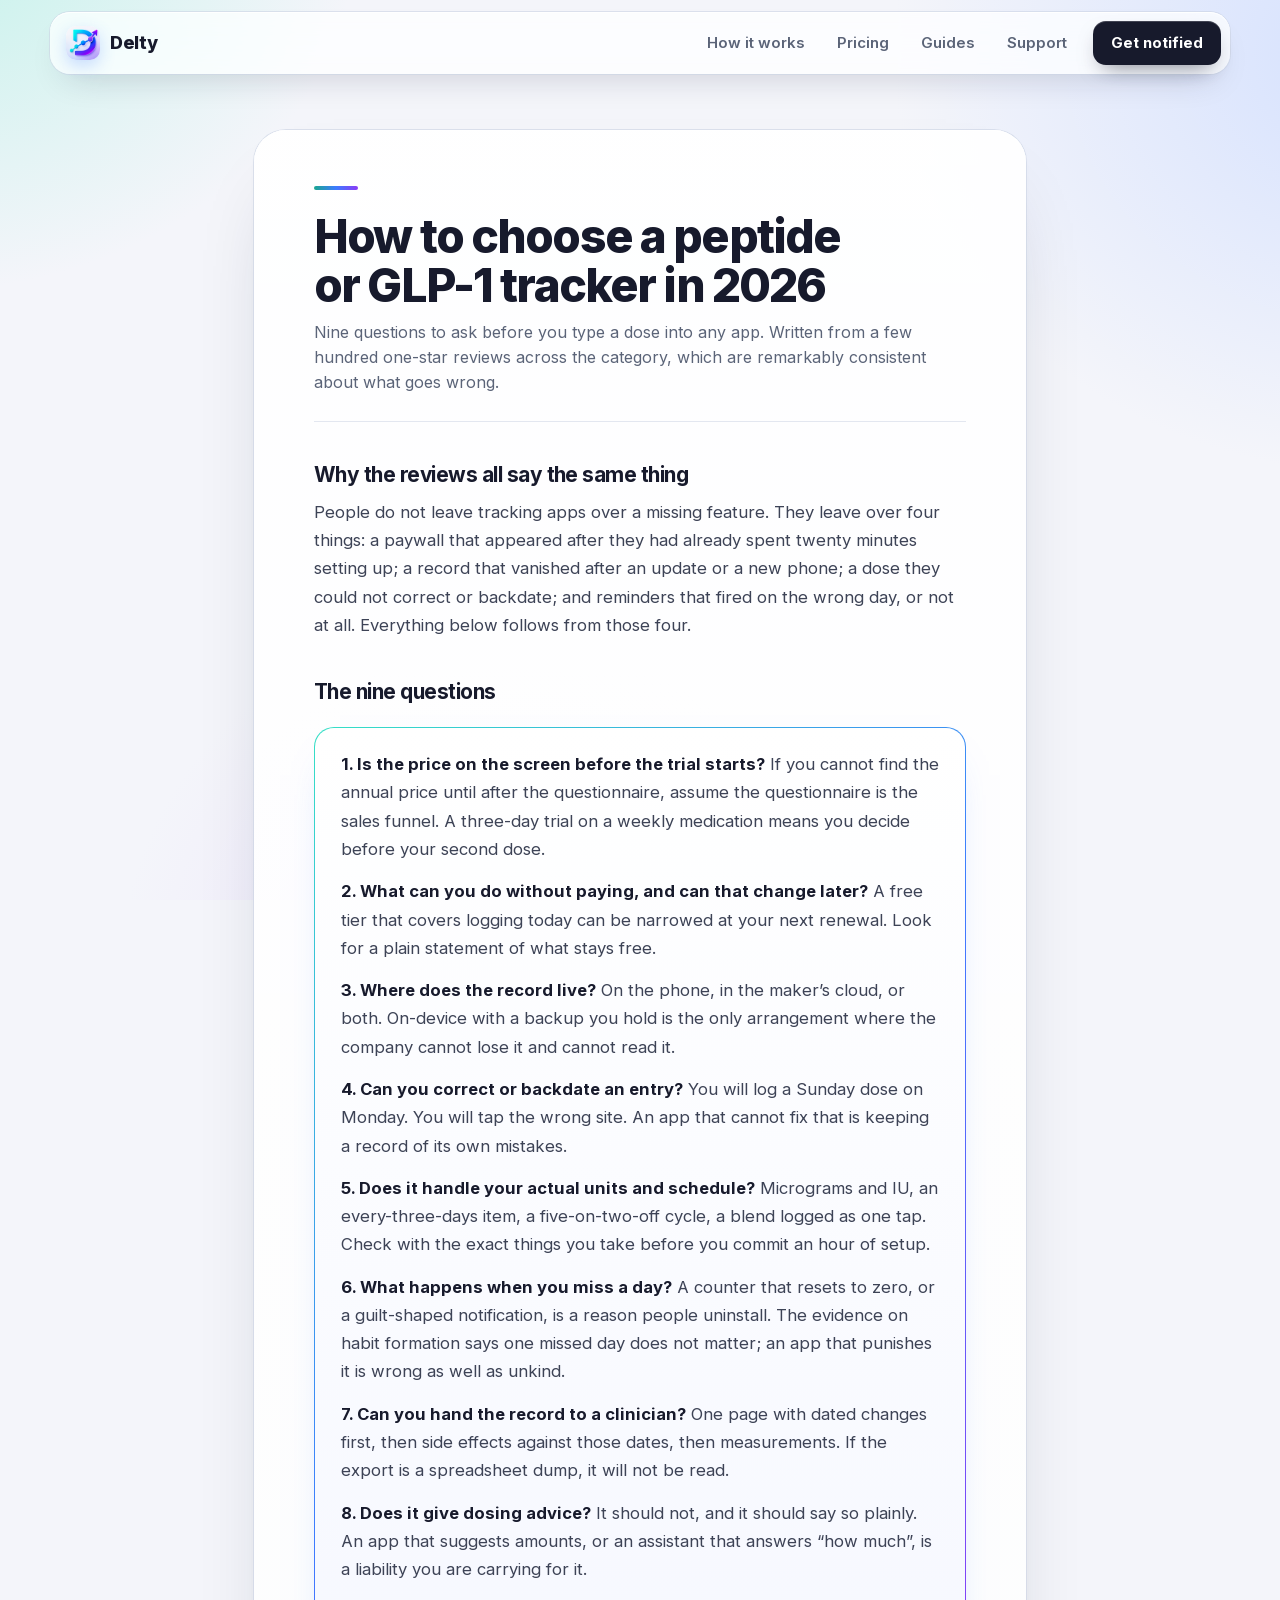
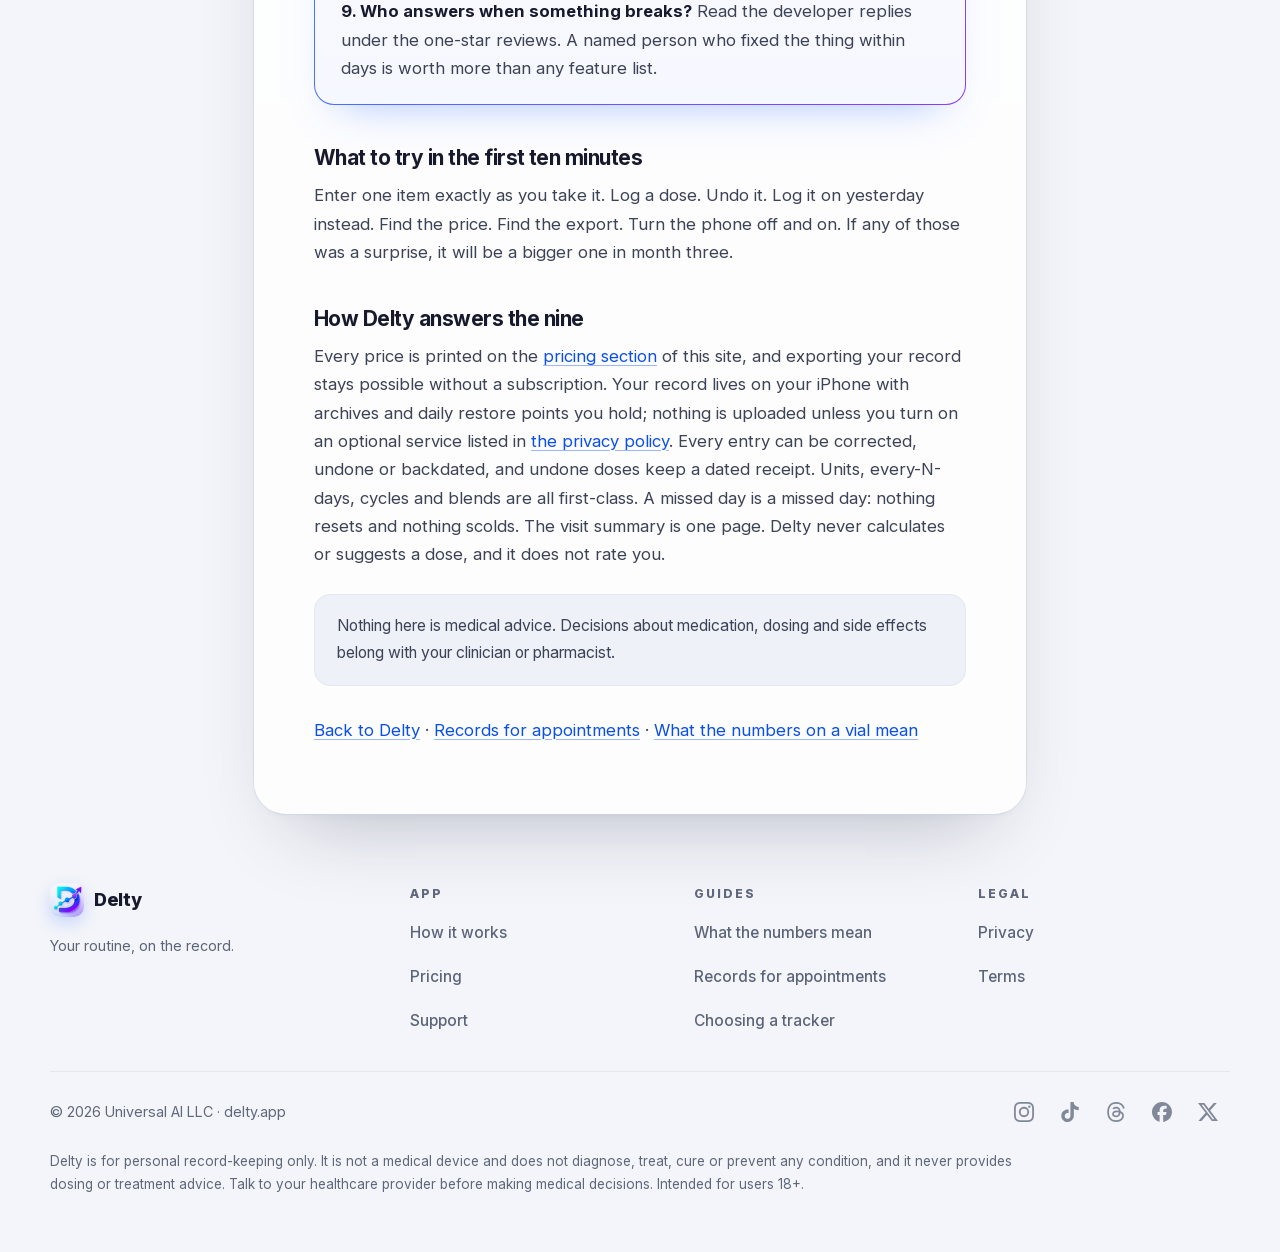
==== commit 4cbe0374: "Rebuild the landing page in the app's new look; fix outdated pricing New landing page: the app's col" ====
--- a/choose-a-tracker.html
+++ b/choose-a-tracker.html
@@ -31,7 +31,7 @@
 <p>Enter one item exactly as you take it. Log a dose. Undo it. Log it on yesterday instead. Find the price. Find the export. Turn the phone off and on. If any of those was a surprise, it will be a bigger one in month three.</p>
 
 <h2>How Delty answers the nine</h2>
-<p>The record and its export stay free, and we say so on the <a href="/#pricing">pricing section</a> of this site, where the annual price is printed. Your record lives on your iPhone with archives and daily restore points you hold; nothing is uploaded unless you turn on an optional service listed in <a href="/privacy.html">the privacy policy</a>. Every entry can be corrected, undone or backdated, and undone doses keep a dated receipt. Units, every-N-days, cycles and blends are all first-class. A missed day is a missed day: nothing resets and nothing scolds. The visit summary is one page. Delty never calculates or suggests a dose, and it does not rate you.</p>
+<p>Every price is printed on the <a href="/#pricing">pricing section</a> of this site, and exporting your record stays possible without a subscription. Your record lives on your iPhone with archives and daily restore points you hold; nothing is uploaded unless you turn on an optional service listed in <a href="/privacy.html">the privacy policy</a>. Every entry can be corrected, undone or backdated, and undone doses keep a dated receipt. Units, every-N-days, cycles and blends are all first-class. A missed day is a missed day: nothing resets and nothing scolds. The visit summary is one page. Delty never calculates or suggests a dose, and it does not rate you.</p>
 
 <div class="note">Nothing here is medical advice. Decisions about medication, dosing and side effects belong with your clinician or pharmacist.</div>
 
--- a/assets/site.css
+++ b/assets/site.css
@@ -81,7 +81,32 @@
 .socials a:hover,.socials a:focus-visible{opacity:1}
 footer .legal{margin:16px 0 0;max-width:72em;font-size:.84rem}
 
-@media (prefers-reduced-motion:reduce){html{scroll-behavior:auto}*{transition:none!important}}
+/* motion: CSS only (these pages allow no script). Transform and opacity; Reduce Motion turns it off. */
+@keyframes nav-in{from{opacity:0;transform:translateY(-14px)}}
+@keyframes page-in{from{opacity:0;transform:translateY(18px)}}
+@keyframes progress{to{transform:scaleX(1)}}
+.top header{animation:nav-in .6s var(--ease) backwards}
+.doc main{animation:page-in .7s var(--ease) .08s backwards}
+header nav a:not(.pill){position:relative}
+header nav a:not(.pill)::after{content:"";position:absolute;left:14px;right:14px;bottom:9px;height:2px;border-radius:2px;background:var(--grad);transform:scaleX(0);transform-origin:0 50%;transition:transform .35s var(--ease)}
+header nav a:not(.pill):hover::after,header nav a:not(.pill):focus-visible::after{transform:scaleX(1)}
+header nav .pill:active{transform:scale(.98)}
+.logo img{transition:transform .5s var(--ease)}
+.logo:hover img{transform:rotate(-8deg) scale(1.06)}
+.doc a{text-underline-offset:3px;text-decoration-color:rgba(10,79,232,.4);transition:text-decoration-color .2s}
+.doc a:hover{text-decoration-color:currentColor}
+.doc h2{text-wrap:balance}
+.doc p,.doc li{text-wrap:pretty}
+footer .col a{transition:color .2s,transform .3s var(--ease)}
+footer .col a:hover{transform:translateX(4px)}
+.socials a{transition:opacity .2s,transform .3s var(--ease)}
+.socials a:hover{transform:translateY(-2px)}
+@supports (animation-timeline:scroll()){
+  body::after{content:"";position:fixed;top:0;left:0;right:0;height:2px;z-index:60;pointer-events:none;background:var(--grad);transform:scaleX(0);transform-origin:0 50%;
+    animation:progress 1ms linear both;animation-timeline:scroll(root block)}
+}
+
+@media (prefers-reduced-motion:reduce){html{scroll-behavior:auto}*,*::before,*::after{animation:none!important;transition:none!important}body::after{display:none}}
 @media (max-width:720px){
   .top{padding:12px 18px 0}
   header nav a:not(.pill){display:none}
